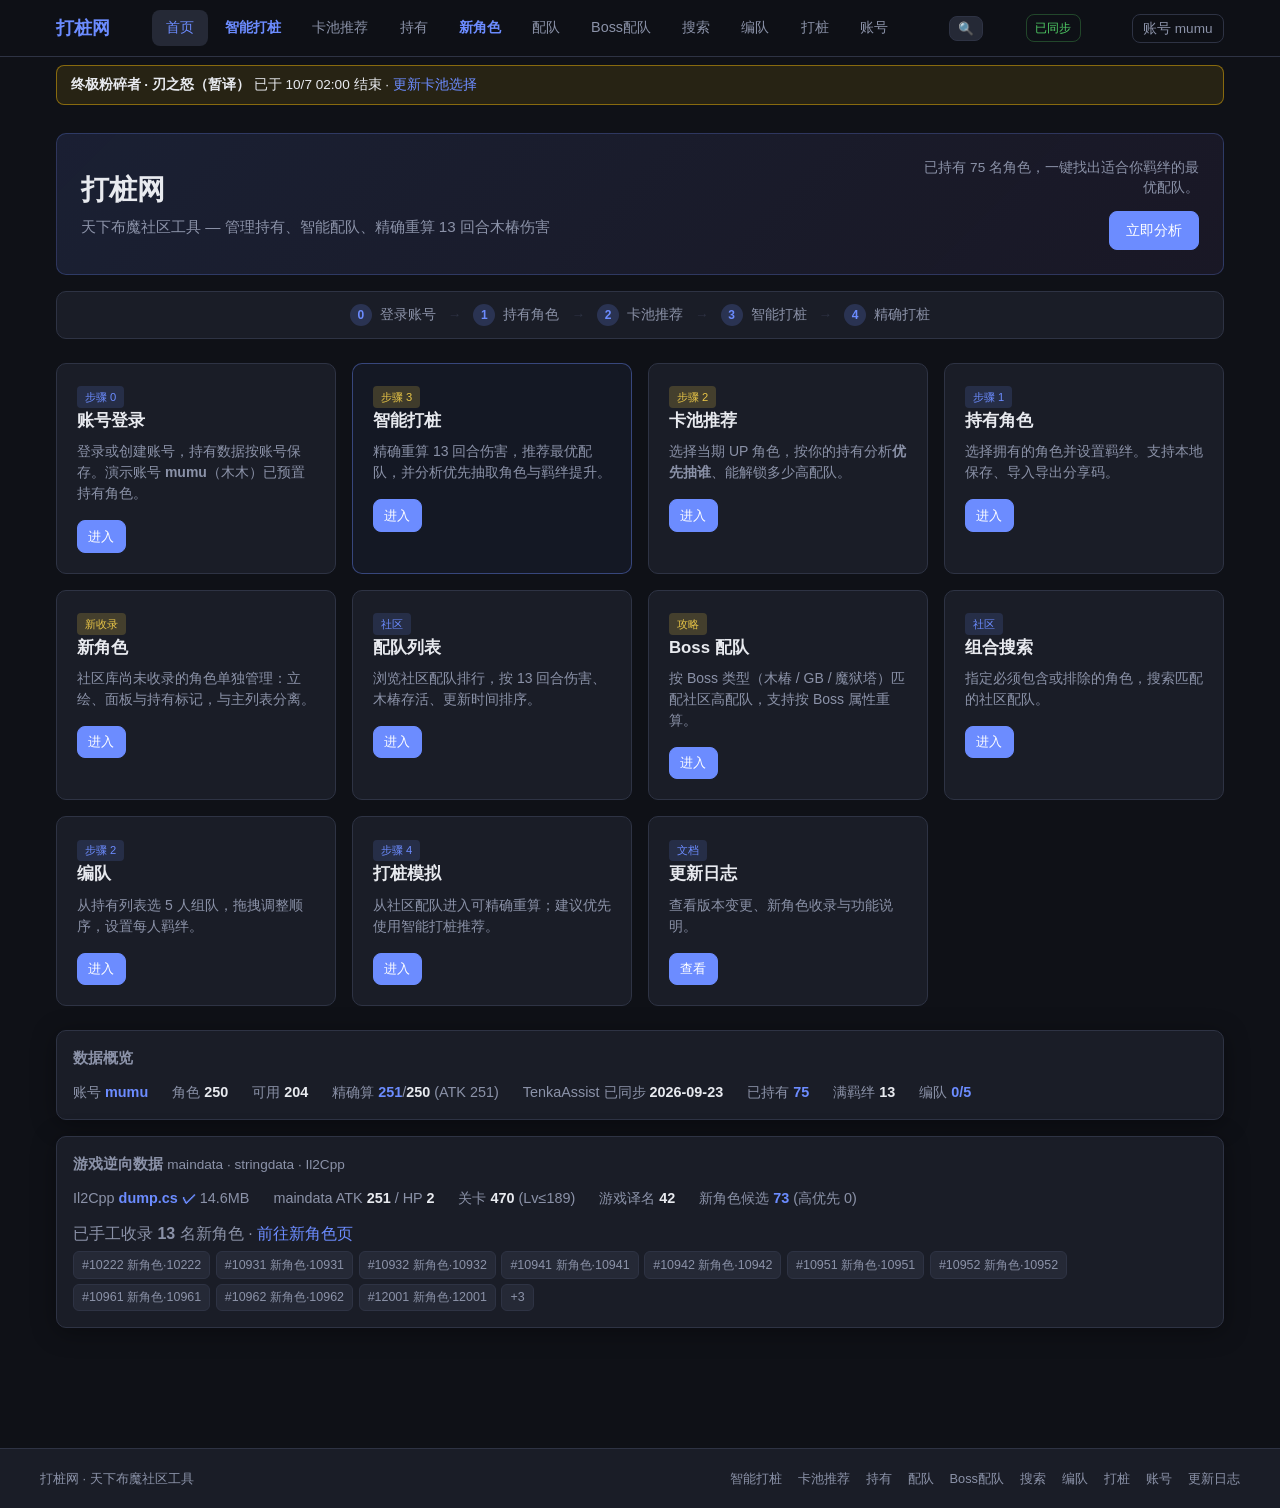
==== index.html @ 9263360f "feat: 打桩网静态站点,适配 GitHub Pages 部署" ====
<!DOCTYPE html>
<html lang="zh-CN">
<head>
  <meta charset="UTF-8">
  <meta name="viewport" content="width=device-width, initial-scale=1.0">
  <title>打桩网 - 天下布魔伤害模拟</title>
  <link rel="stylesheet" href="assets/css/common.css">
</head>
<body>
  <header id="site-header" class="site-header"></header>
  <main class="main-container">
    <section class="hero">
      <div class="hero-text">
        <h1 class="hero-title">打桩网</h1>
        <p class="hero-desc">天下布魔社区工具 — 管理持有、智能配队、精确重算 13 回合木椿伤害</p>
      </div>
      <div class="hero-action" id="quickAction">
        <div class="skeleton-line w80" style="height:1rem;margin-bottom:0.5rem"></div>
        <div class="skeleton-line w60" style="height:2rem"></div>
      </div>
    </section>

    <section class="workflow">
      <div class="workflow-step">
        <span class="workflow-num">0</span>
        <span>登录账号</span>
      </div>
      <span class="workflow-arrow">→</span>
      <div class="workflow-step">
        <span class="workflow-num">1</span>
        <span>持有角色</span>
      </div>
      <span class="workflow-arrow">→</span>
      <div class="workflow-step">
        <span class="workflow-num">2</span>
        <span>卡池推荐</span>
      </div>
      <span class="workflow-arrow">→</span>
      <div class="workflow-step">
        <span class="workflow-num">3</span>
        <span>智能打桩</span>
      </div>
      <span class="workflow-arrow">→</span>
      <div class="workflow-step">
        <span class="workflow-num">4</span>
        <span>精确打桩</span>
      </div>
    </section>

    <div class="feature-grid">
      <a href="login/index.html" class="feature-card">
        <span class="tag">步骤 0</span>
        <h3>账号登录</h3>
        <p>登录或创建账号，持有数据按账号保存。演示账号 <strong>mumu</strong>（木木）已预置持有角色。</p>
        <span class="btn btn-primary btn-sm">进入</span>
      </a>
      <a href="smart/index.html" class="feature-card feature-primary">
        <span class="tag tag-hot">步骤 3</span>
        <h3>智能打桩</h3>
        <p>精确重算 13 回合伤害，推荐最优配队，并分析优先抽取角色与羁绊提升。</p>
        <span class="btn btn-primary btn-sm">进入</span>
      </a>
      <a href="banner/index.html" class="feature-card">
        <span class="tag tag-hot">步骤 2</span>
        <h3>卡池推荐</h3>
        <p>选择当期 UP 角色，按你的持有分析<strong>优先抽谁</strong>、能解锁多少高配队。</p>
        <span class="btn btn-primary btn-sm">进入</span>
      </a>
      <a href="have/index.html" class="feature-card">
        <span class="tag">步骤 1</span>
        <h3>持有角色</h3>
        <p>选择拥有的角色并设置羁绊。支持本地保存、导入导出分享码。</p>
        <span class="btn btn-primary btn-sm">进入</span>
      </a>
      <a href="new/index.html" class="feature-card">
        <span class="tag tag-hot">新收录</span>
        <h3>新角色</h3>
        <p>社区库尚未收录的角色单独管理：立绘、面板与持有标记，与主列表分离。</p>
        <span class="btn btn-primary btn-sm">进入</span>
      </a>
      <a href="comps/index.html" class="feature-card">
        <span class="tag">社区</span>
        <h3>配队列表</h3>
        <p>浏览社区配队排行，按 13 回合伤害、木椿存活、更新时间排序。</p>
        <span class="btn btn-primary btn-sm">进入</span>
      </a>
      <a href="boss/index.html" class="feature-card">
        <span class="tag tag-hot">攻略</span>
        <h3>Boss 配队</h3>
        <p>按 Boss 类型（木椿 / GB / 魔狱塔）匹配社区高配队，支持按 Boss 属性重算。</p>
        <span class="btn btn-primary btn-sm">进入</span>
      </a>
      <a href="search/index.html" class="feature-card">
        <span class="tag">社区</span>
        <h3>组合搜索</h3>
        <p>指定必须包含或排除的角色，搜索匹配的社区配队。</p>
        <span class="btn btn-primary btn-sm">进入</span>
      </a>
      <a href="team/index.html" class="feature-card">
        <span class="tag">步骤 2</span>
        <h3>编队</h3>
        <p>从持有列表选 5 人组队，拖拽调整顺序，设置每人羁绊。</p>
        <span class="btn btn-primary btn-sm">进入</span>
      </a>
      <a href="calc/index.html" class="feature-card">
        <span class="tag">步骤 4</span>
        <h3>打桩模拟</h3>
        <p>从社区配队进入可精确重算；建议优先使用智能打桩推荐。</p>
        <span class="btn btn-primary btn-sm">进入</span>
      </a>
      <a href="changelog/index.html" class="feature-card">
        <span class="tag">文档</span>
        <h3>更新日志</h3>
        <p>查看版本变更、新角色收录与功能说明。</p>
        <span class="btn btn-primary btn-sm">查看</span>
      </a>
    </div>

    <div class="block" style="margin-top: 1.5rem;">
      <div class="block-title">数据概览</div>
      <div id="stats" class="stats-bar">加载中…</div>
    </div>

    <div class="block" style="margin-top: 1rem;">
      <div class="block-title">游戏逆向数据 <span class="stat-muted" style="font-weight:normal;font-size:0.85rem">maindata · stringdata · Il2Cpp</span></div>
      <div id="gameDataStats" class="stats-bar">加载中…</div>
      <div id="newCharPreview" class="new-char-preview" style="margin-top:0.75rem"></div>
    </div>
  </main>
  <script src="assets/js/accounts.js"></script>
  <script src="assets/js/common.js"></script>
  <script>
    renderHeader("home");
    loadCharacters()
      .then(async (data) => {
        if (typeof initAccounts === "function") await initAccounts();
        renderAccountBadge();
        const owned = getOwned();
        const team = getTeam();
        const user = typeof getCurrentUser === "function" ? getCurrentUser() : null;
        const okCount = data.data.filter((c) => c.ok).length;
        const bond5 = owned.filter((o) => o.bond >= 5).length;
        const md = maindataOverlay?.summary;
        const mdLine = md
          ? `<span>精确算 <strong class="stat-accent">${md.overlay_count}</strong>/<strong>${data.total}</strong> <span class="stat-muted" title="maindata 面板覆盖">(ATK ${md.atk_from_maindata})</span></span>`
          : "";

        document.getElementById("stats").innerHTML = `
          ${user ? `<span>账号 <strong class="stat-accent">${user}</strong></span>` : `<span class="stat-muted">未登录</span>`}
          <span>角色 <strong id="statCharTotal">${data.total}</strong></span>
          <span>可用 <strong id="statCharOk">${okCount}</strong></span>
          ${mdLine}
          <span id="syncStatLine" class="stat-muted">同步 …</span>
          <span>已持有 <strong class="stat-accent">${owned.length}</strong></span>
          <span>满羁绊 <strong>${bond5}</strong></span>
          <span>编队 <strong class="stat-accent">${team.filter(Boolean).length}/5</strong></span>`;

        function renderSyncStatLine(s) {
          const el = document.getElementById("syncStatLine");
          if (!el || !s) return;
          const t = s.characters_updated_at || s.compdata_updated_at || s.last_sync_at;
          const dateStr = t ? t.split("T")[0] : "";
          if (s.syncing) {
            el.innerHTML = `<span class="stat-muted">TenkaAssist 同步中…</span>`;
            return;
          }
          if (s.last_sync_ok === false) {
            const parts = [];
            if (s.characters_ok === false) parts.push("角色");
            if (s.compdata_ok === false) parts.push("配队");
            const hint = parts.length ? parts.join("、") + "未同步" : "部分未同步";
            el.innerHTML = dateStr
              ? `<span style="color:var(--warning)">${hint}</span> · ${dateStr}`
              : `<span style="color:var(--warning)">${hint}</span>`;
            return;
          }
          const fillLink = (typeof isLocalServer === "function" && isLocalServer())
            ? ` · <a href="#" onclick="runAutoFill();return false" style="font-size:0.85em">补全新角色</a>`
            : "";
          el.innerHTML = dateStr
            ? `TenkaAssist 已同步 <strong>${dateStr}</strong>${fillLink}`
            : `<span class="stat-muted">TenkaAssist 待同步</span>`;
        }

        async function runAutoFill() {
          if (typeof isLocalServer === "function" && !isLocalServer()) {
            alert("静态站点不支持自动补全，请在本地运行 python server.py 后操作");
            return;
          }
          if (!confirm("扫描游戏数据并自动补全 TenkaAssist 未收录的新角色？")) return;
          const el = document.getElementById("syncStatLine");
          if (el) el.innerHTML = `<span class="stat-muted">补全中…</span>`;
          try {
            const r = await fetch(`${getSiteBase()}/api/autofill/run`, { method: "POST" });
            const d = await r.json();
            const lines = (d.output || "").split("\n");
            const fillLine = lines.find((l) => l.startsWith("已追加"));
            alert(d.ok ? (fillLine || lines[lines.length - 1] || "完成") : (d.error || "失败"));
            location.reload();
          } catch (e) { alert("补全失败: " + e.message); }
        }

        fetch(`${getSiteBase()}/data/sync_meta.json`)
          .then((r) => (r.ok ? r.json() : null))
          .then((s) => { if (s && !("syncing" in s)) s.syncing = false; return s; })
          .then(renderSyncStatLine)
          .catch(() => {});

        document.addEventListener("dazhuang:data-synced", (ev) => {
          renderSyncStatLine(ev.detail);
          loadCharacters().then((d) => {
            const totalEl = document.getElementById("statCharTotal");
            const okEl = document.getElementById("statCharOk");
            if (totalEl) totalEl.textContent = d.total;
            if (okEl) okEl.textContent = d.data.filter((c) => c.ok).length;
          });
        });

        const action = getRecommendedAction();
        document.getElementById("quickAction").innerHTML = `
          <p class="quick-action-desc">${action.desc}</p>
          <a href="${action.href}" class="btn btn-primary">${action.btn}</a>`;

        Promise.all([
          loadGameDataStatus(),
          fetch(`${getSiteBase()}/data/new_character_candidates.json`).then((r) => (r.ok ? r.json() : null)),
        ])
          .then(([gds, newChars]) => {
            const el = document.getElementById("gameDataStats");
            if (!gds) {
              el.innerHTML = `<span class="stat-muted">运行 python scripts/export_game_data_to_site.py 生成游戏数据</span>`;
              return;
            }
            const il = gds.il2cpp_dump || {};
            const md = gds.maindata || {};
            const gn = gds.game_names || {};
            const nc = gds.new_characters || {};
            const st = gds.stages || {};
            const dumpMb = il.size_bytes ? (il.size_bytes / 1024 / 1024).toFixed(1) : "0";
            el.innerHTML = `
              <span>Il2Cpp <strong class="stat-accent">${il.ok ? "dump.cs ✓" : "待拉取"}</strong> <span class="stat-muted">${dumpMb}MB</span></span>
              <span>maindata ATK <strong>${md.atk_from_maindata || 0}</strong> / HP <strong>${md.hp_from_maindata || 0}</strong></span>
              <span>关卡 <strong>${st.parsed || 0}</strong> <span class="stat-muted">(Lv≤${st.battle_level_max || "?"})</span></span>
              <span>游戏译名 <strong>${gn.mapped || 0}</strong></span>
              <span>新角色候选 <strong class="stat-accent">${nc.candidates || 0}</strong> <span class="stat-muted">(高优先 ${nc.high_new_id || 0})</span></span>`;

            const preview = document.getElementById("newCharPreview");
            const manualList = getNewCharacters();
            if (manualList.length) {
              preview.innerHTML = `
                <div class="stat-muted" style="margin-bottom:0.35rem">已手工收录 <strong>${manualList.length}</strong> 名新角色 · <a href="new/index.html" style="color:var(--accent)">前往新角色页</a></div>
                <div class="new-char-chips">${manualList
                  .slice(0, 10)
                  .map((ch) => {
                    const n = charDisplayName(ch);
                    return `<a class="chip chip-muted" href="new/index.html" title="${escapeHtml(n)}">#${ch.id} ${escapeHtml(n)}</a>`;
                  })
                  .join("")}${manualList.length > 10 ? `<span class="chip chip-muted">+${manualList.length - 10}</span>` : ""}</div>`;
              return;
            }
            const list = (newChars?.missing || []).filter((x) =>
              ["high_new_id", "high"].includes(x.confidence)
            ).slice(0, 8);
            if (!list.length) {
              preview.innerHTML = "";
              return;
            }
            preview.innerHTML = `
              <div class="stat-muted" style="margin-bottom:0.35rem">catalog 有资源、社区库暂无 · <a href="new/index.html" style="color:var(--accent)">新角色页</a></div>
              <div class="new-char-chips">${list
                .map(
                  (x) =>
                    `<span class="chip chip-muted" title="${(x.sample_files || []).join(", ")}">#${x.char_id} · ${x.confidence}</span>`
                )
                .join("")}</div>`;
          })
          .catch(() => {
            document.getElementById("gameDataStats").innerHTML =
              `<span class="stat-muted">游戏数据状态加载失败</span>`;
          });
      })
      .catch(async (e) => {
        document.getElementById("stats").innerHTML =
          `<span class="stat-muted">数据加载失败：${formatErrorMessage(e)}</span>`;
        try {
          if (typeof initAccounts === "function") {
            await initAccounts();
            renderAccountBadge();
          }
        } catch { /* ignore */ }
        document.getElementById("quickAction").innerHTML = `
          <p class="quick-action-desc">角色数据暂不可用，可先登录并管理持有</p>
          <a href="login/index.html" class="btn btn-primary">登录账号</a>`;
        showToast("角色数据加载失败", "error");
      });
  </script>
</body>
</html>
---- assets/css/common.css ----
:root {
  --bg: #0f1117;
  --bg-card: #1a1d27;
  --bg-hover: #252936;
  --border: #2e3344;
  --text: #e8eaef;
  --text-muted: #8b92a8;
  --accent: #6c8cff;
  --accent-hover: #8aa4ff;
  --fire: #e85d4a;
  --water: #4a9fe8;
  --wind: #5cb87a;
  --light: #e8c547;
  --dark: #9b6bcc;
  --danger: #ff6b6b;
  --success: #51cf66;
  --radius: 10px;
  --shadow: 0 4px 24px rgba(0, 0, 0, 0.35);
}

* {
  box-sizing: border-box;
  margin: 0;
  padding: 0;
}

body {
  font-family: "Segoe UI", "PingFang SC", "Microsoft YaHei", sans-serif;
  background: var(--bg);
  color: var(--text);
  min-height: 100vh;
  line-height: 1.5;
  padding-bottom: env(safe-area-inset-bottom);
}

a {
  color: inherit;
  text-decoration: none;
}

/* Header */
.site-header {
  position: sticky;
  top: 0;
  z-index: 100;
  background: rgba(15, 17, 23, 0.92);
  backdrop-filter: blur(12px);
  border-bottom: 1px solid var(--border);
}

.header-inner {
  max-width: 1200px;
  margin: 0 auto;
  padding: 0 1rem;
  height: 56px;
  display: flex;
  align-items: center;
  justify-content: space-between;
  gap: 1rem;
}

.logo {
  font-size: 1.15rem;
  font-weight: 700;
  color: var(--accent);
  white-space: nowrap;
}

.nav-links {
  display: flex;
  gap: 0.25rem;
  flex-wrap: wrap;
}

.nav-links a {
  padding: 0.45rem 0.85rem;
  border-radius: 8px;
  font-size: 0.9rem;
  color: var(--text-muted);
  transition: background 0.15s, color 0.15s;
}

.nav-links a:hover,
.nav-links a.active {
  background: var(--bg-hover);
  color: var(--text);
}

.nav-links a.active {
  color: var(--accent);
}

.account-link {
  font-size: 0.85rem;
  color: var(--text-muted);
  padding: 0.35rem 0.65rem;
  border-radius: 8px;
  border: 1px solid var(--border);
  white-space: nowrap;
}

.account-link:hover {
  color: var(--accent);
  border-color: var(--accent);
}

.sync-badge {
  font-size: 0.75rem;
  color: var(--text-muted);
  padding: 0.3rem 0.55rem;
  border-radius: 8px;
  border: 1px solid var(--border);
  background: transparent;
  cursor: pointer;
  white-space: nowrap;
  margin-right: 0.5rem;
}

.sync-badge.sync-ok {
  color: var(--success);
  border-color: rgba(76, 175, 80, 0.35);
}

.sync-badge.sync-warn {
  color: var(--warning);
  border-color: rgba(255, 193, 7, 0.35);
}

.sync-badge:disabled {
  opacity: 0.6;
  cursor: wait;
}

.user-info-bar {
  margin: -0.25rem 0 1rem;
  color: var(--text-muted);
  font-size: 0.9rem;
}

.banner-selected-bar {
  display: flex;
  flex-wrap: wrap;
  gap: 0.5rem;
  min-height: 2.5rem;
}

.banner-summary {
  border: 1px solid rgba(99, 102, 241, 0.35);
  background: linear-gradient(135deg, rgba(99, 102, 241, 0.12), rgba(15, 23, 42, 0.4));
}

.banner-summary-inner {
  display: flex;
  align-items: center;
  gap: 1rem;
  flex-wrap: wrap;
}

.banner-summary-img {
  width: 72px;
  height: 72px;
  border-radius: 12px;
  object-fit: cover;
  border: 2px solid var(--accent);
}

.banner-summary-label {
  font-size: 0.75rem;
  color: var(--accent);
  text-transform: uppercase;
  letter-spacing: 0.05em;
}

.banner-summary-name {
  font-size: 1.35rem;
  font-weight: 700;
  margin: 0.15rem 0;
}

.banner-summary-desc {
  font-size: 0.88rem;
  color: var(--text-muted);
  margin: 0;
}

.banner-owned-row {
  display: flex;
  align-items: center;
  gap: 0.65rem;
  padding: 0.5rem 0;
  border-bottom: 1px solid var(--border);
}

.banner-owned-row img {
  width: 40px;
  height: 40px;
  border-radius: 8px;
}

.comp-card.banner-top-pick {
  border-color: rgba(99, 102, 241, 0.55);
  box-shadow: 0 0 0 1px rgba(99, 102, 241, 0.2);
}

.banner-pick-badge {
  display: block;
  font-size: 0.65rem;
  color: var(--accent);
  margin-bottom: 0.15rem;
}

.smart-tag.tag-warn {
  color: var(--warning);
  border-color: rgba(255, 193, 7, 0.35);
}

.banner-event-grid {
  display: grid;
  grid-template-columns: repeat(auto-fit, minmax(260px, 1fr));
  gap: 0.75rem;
}

.banner-event-card {
  border: 1px solid var(--border);
  border-radius: 10px;
  padding: 0.75rem;
  background: rgba(0, 0, 0, 0.15);
}

.banner-event-card.selected {
  border-color: rgba(99, 102, 241, 0.55);
  box-shadow: 0 0 0 1px rgba(99, 102, 241, 0.25);
}

.banner-event-card-head {
  display: flex;
  justify-content: space-between;
  align-items: center;
  margin-bottom: 0.5rem;
}

.banner-event-ups {
  display: flex;
  flex-direction: column;
  gap: 0.35rem;
}

.banner-event-up {
  display: flex;
  align-items: center;
  gap: 0.4rem;
  font-size: 0.82rem;
}

.banner-event-up img {
  width: 32px;
  height: 32px;
  border-radius: 6px;
}

.banner-event-up em {
  color: var(--text-muted);
  font-style: normal;
  font-size: 0.75rem;
}

.banner-section-desc {
  display: block;
  font-size: 0.72rem;
  font-weight: 400;
  color: var(--text-muted);
  margin-top: 0.15rem;
}

.banner-currency-section-crystal .banner-section-label {
  color: #c4a0ff;
}

.banner-currency-section-soul .banner-section-label {
  color: #8cb8ff;
}

.banner-tag-currency {
  display: inline-block;
  font-size: 0.65rem;
  font-weight: 600;
  padding: 0.1rem 0.35rem;
  border-radius: 4px;
  margin-right: 0.3rem;
  vertical-align: middle;
}

.banner-tag-crystal {
  background: rgba(180, 120, 255, 0.18);
  color: #c4a0ff;
}

.banner-tag-soul {
  background: rgba(100, 160, 255, 0.18);
  color: #8cb8ff;
}

.banner-card-cost {
  font-size: 0.72rem;
  color: var(--accent);
  margin: 0 0 0.35rem;
}

.banner-section-label {
  font-size: 0.8rem;
  font-weight: 600;
  color: var(--accent);
  margin-bottom: 0.45rem;
}

.banner-tag-rerun {
  display: inline-block;
  font-size: 0.65rem;
  padding: 0.1rem 0.35rem;
  margin-right: 0.35rem;
  border-radius: 4px;
  background: rgba(255, 193, 7, 0.15);
  color: var(--warning);
  vertical-align: middle;
}

.banner-event-rerun {
  border-color: rgba(255, 193, 7, 0.35);
}

.banner-card-note {
  font-size: 0.72rem;
  color: var(--text-muted);
  margin: 0.45rem 0 0;
  line-height: 1.45;
}

.banner-card-range {
  font-size: 0.72rem;
  color: var(--text-muted);
  margin: 0 0 0.35rem;
}

.banner-tag-step,
.banner-tag-wish,
.banner-tag-limited {
  display: inline-block;
  font-size: 0.65rem;
  font-weight: 600;
  padding: 0.1rem 0.35rem;
  border-radius: 4px;
  margin-right: 0.35rem;
  vertical-align: middle;
}

.banner-tag-limited {
  background: rgba(255, 120, 80, 0.18);
  color: #ff9a6a;
}

.banner-tag-step {
  background: rgba(120, 180, 255, 0.15);
  color: #8cb8ff;
}

.banner-tag-wish {
  background: rgba(180, 120, 255, 0.15);
  color: #c4a0ff;
}

.banner-section-block:last-child {
  margin-bottom: 0;
}

.banner-mechanics {
  margin-top: 0.75rem;
  padding: 0.65rem 0.75rem;
  border: 1px solid var(--border);
  border-radius: 10px;
  background: rgba(0, 0, 0, 0.12);
}

.banner-mechanics-head {
  display: flex;
  align-items: center;
  flex-wrap: wrap;
  gap: 0.4rem;
  margin-bottom: 0.5rem;
  font-size: 0.88rem;
}

.banner-mech-currency {
  font-size: 0.72rem;
  color: var(--text-muted);
  margin-left: auto;
}

.banner-mech-stat {
  font-size: 0.78rem;
  color: var(--text-muted);
}

.banner-mech-stat strong {
  color: var(--text);
}

.banner-mech-stat.highlight strong {
  color: var(--accent);
}

.banner-mech-stat em {
  display: block;
  font-size: 0.68rem;
  font-style: normal;
  color: var(--text-muted);
}

.banner-mech-note {
  font-size: 0.72rem;
  color: var(--text-muted);
  margin: 0.5rem 0 0;
  line-height: 1.45;
}

.banner-step-track {
  margin-top: 0.55rem;
  position: relative;
  padding-bottom: 1.25rem;
}

.banner-step-track-bar {
  height: 6px;
  border-radius: 3px;
  background: var(--border);
  overflow: hidden;
}

.banner-step-track-fill {
  height: 100%;
  background: linear-gradient(90deg, var(--accent), #8cb8ff);
  border-radius: 3px;
  transition: width 0.2s;
}

.banner-step-track-marks {
  position: relative;
  height: 0;
}

.banner-step-mark {
  position: absolute;
  top: 0.45rem;
  transform: translateX(-50%);
  font-size: 0.62rem;
  color: var(--text-muted);
  white-space: nowrap;
}

.banner-step-mark.done {
  color: var(--success);
  font-weight: 600;
}

.banner-mechanics-grid {
  display: flex;
  flex-wrap: wrap;
  gap: 0.75rem 1.25rem;
  font-size: 0.82rem;
}

.banner-compare-grid {
  display: grid;
  grid-template-columns: repeat(auto-fit, minmax(220px, 1fr));
  gap: 0.75rem;
  margin-top: 0.75rem;
}

.banner-compare-card {
  border: 1px solid var(--border);
  border-radius: 10px;
  padding: 0.75rem;
  font-size: 0.85rem;
}

.banner-compare-card.best {
  border-color: var(--accent);
  background: rgba(99, 102, 241, 0.1);
}

.banner-compare-rank {
  font-size: 0.72rem;
  color: var(--accent);
  margin-bottom: 0.25rem;
}

.banner-compare-card p {
  margin: 0.35rem 0;
  color: var(--text-muted);
}

/* Layout */
.main-container {
  max-width: 1200px;
  margin: 0 auto;
  padding: 1.25rem 1rem 3rem;
}

.page-title {
  font-size: 1.35rem;
  font-weight: 600;
  margin-bottom: 1rem;
}

.block {
  background: var(--bg-card);
  border: 1px solid var(--border);
  border-radius: var(--radius);
  padding: 1rem;
  margin-bottom: 1rem;
  box-shadow: var(--shadow);
}

.block-header {
  display: flex;
  align-items: center;
  justify-content: space-between;
  gap: 0.75rem;
  flex-wrap: wrap;
  margin-bottom: 0.75rem;
}

.block-title {
  font-size: 0.95rem;
  font-weight: 600;
  color: var(--text-muted);
}

/* Buttons */
.btn {
  display: inline-flex;
  align-items: center;
  gap: 0.35rem;
  padding: 0.5rem 1rem;
  border: 1px solid var(--border);
  border-radius: 8px;
  background: var(--bg-hover);
  color: var(--text);
  font-size: 0.875rem;
  cursor: pointer;
  transition: background 0.15s, border-color 0.15s;
}

.btn:hover {
  background: #2f3548;
  border-color: #3d4458;
}

.btn-primary {
  background: var(--accent);
  border-color: var(--accent);
  color: #fff;
}

.btn-primary:hover {
  background: var(--accent-hover);
  border-color: var(--accent-hover);
}

.btn-sm {
  padding: 0.35rem 0.65rem;
  font-size: 0.8rem;
}

.btn-group {
  display: flex;
  gap: 0.5rem;
  flex-wrap: wrap;
}

/* Filters */
.filter-row {
  display: flex;
  gap: 0.5rem;
  flex-wrap: wrap;
  align-items: center;
}

.filter-chip {
  display: inline-flex;
  align-items: center;
  gap: 0.25rem;
  padding: 0.35rem 0.75rem;
  border-radius: 999px;
  border: 1px solid var(--border);
  background: transparent;
  color: var(--text-muted);
  font-size: 0.82rem;
  cursor: pointer;
  transition: all 0.15s;
}

.filter-chip:hover {
  border-color: var(--accent);
  color: var(--text);
}

.filter-chip.active {
  background: rgba(108, 140, 255, 0.15);
  border-color: var(--accent);
  color: var(--accent);
}

.search-input {
  flex: 1;
  min-width: 160px;
  max-width: 280px;
  padding: 0.5rem 0.85rem;
  border: 1px solid var(--border);
  border-radius: 8px;
  background: var(--bg);
  color: var(--text);
  font-size: 0.875rem;
}

.search-input:focus {
  outline: none;
  border-color: var(--accent);
}

/* Character grid */
.char-grid {
  display: grid;
  grid-template-columns: repeat(auto-fill, minmax(72px, 1fr));
  gap: 0.5rem;
}

.char-card {
  position: relative;
  aspect-ratio: 1;
  border-radius: 8px;
  overflow: hidden;
  cursor: pointer;
  border: 2px solid transparent;
  background: var(--bg);
  transition: transform 0.12s, border-color 0.12s, box-shadow 0.12s;
}

.char-card:hover {
  transform: translateY(-2px);
  box-shadow: 0 4px 12px rgba(0, 0, 0, 0.4);
}

.char-card.selected {
  border-color: var(--accent);
  box-shadow: 0 0 0 2px rgba(108, 140, 255, 0.3);
}

.char-card img {
  width: 100%;
  height: 100%;
  object-fit: cover;
  display: block;
}

.char-card .char-name {
  position: absolute;
  bottom: 0;
  left: 0;
  right: 0;
  padding: 0.15rem 0.2rem;
  font-size: 0.62rem;
  text-align: center;
  background: linear-gradient(transparent, rgba(0, 0, 0, 0.85));
  white-space: nowrap;
  overflow: hidden;
  text-overflow: ellipsis;
}

.char-card .char-subtitle {
  display: block;
  font-size: 0.52rem;
  color: var(--text-muted);
  line-height: 1.1;
  margin-top: 0.05rem;
}

.char-card .char-panel-line {
  display: block;
  font-size: 0.5rem;
  color: var(--accent);
  opacity: 0.85;
  line-height: 1.1;
}

.new-char-chips {
  display: flex;
  flex-wrap: wrap;
  gap: 0.35rem;
}

.new-char-grid {
  display: grid;
  grid-template-columns: repeat(auto-fill, minmax(280px, 1fr));
  gap: 0.75rem;
  margin-top: 0.5rem;
}

.new-char-card {
  display: flex;
  align-items: flex-start;
  gap: 0.75rem;
  padding: 0.75rem;
  min-height: auto;
  text-align: left;
}

.new-char-card img {
  width: 72px;
  height: 72px;
  flex-shrink: 0;
  border-radius: 8px;
  object-fit: cover;
}

.new-char-body {
  flex: 1;
  min-width: 0;
  display: flex;
  flex-direction: column;
  gap: 0.25rem;
}

.new-char-body .char-name {
  font-size: 0.95rem;
  font-weight: 600;
  line-height: 1.2;
}

.new-char-id {
  font-size: 0.75rem;
  color: var(--text-muted);
}

.new-char-badges {
  display: flex;
  flex-wrap: wrap;
  gap: 0.25rem;
}

.new-char-badge {
  display: inline-block;
  padding: 0.1rem 0.4rem;
  border-radius: 4px;
  font-size: 0.65rem;
  background: rgba(99, 102, 241, 0.15);
  color: var(--accent);
  border: 1px solid rgba(99, 102, 241, 0.3);
}

.new-char-badge.warn {
  background: rgba(245, 158, 11, 0.12);
  color: var(--warning);
  border-color: rgba(245, 158, 11, 0.35);
}

.new-char-badge.event {
  background: rgba(56, 189, 248, 0.12);
  color: #38bdf8;
  border-color: rgba(56, 189, 248, 0.35);
}

.new-char-meta {
  margin: 0;
  font-size: 0.78rem;
  color: var(--text-muted);
  line-height: 1.35;
}

.new-char-body .char-panel-line {
  margin: 0;
  font-size: 0.75rem;
}

.chip.chip-muted {
  display: inline-block;
  padding: 0.2rem 0.5rem;
  border-radius: 6px;
  background: var(--bg-hover);
  border: 1px solid var(--border);
  font-size: 0.78rem;
  color: var(--text-muted);
  text-decoration: none;
}

a.chip.chip-muted:hover {
  border-color: var(--accent);
  color: var(--accent);
}

.char-card .bond-badge {
  position: absolute;
  top: 2px;
  right: 2px;
  min-width: 18px;
  height: 18px;
  padding: 0 4px;
  border-radius: 4px;
  background: var(--accent);
  color: #fff;
  font-size: 0.65rem;
  font-weight: 700;
  display: flex;
  align-items: center;
  justify-content: center;
}

.char-card .element-dot {
  position: absolute;
  top: 2px;
  left: 2px;
  width: 10px;
  height: 10px;
  border-radius: 50%;
  border: 1px solid rgba(255, 255, 255, 0.4);
}

.element-0 { background: var(--fire); }
.element-1 { background: var(--water); }
.element-2 { background: var(--wind); }
.element-3 { background: var(--light); }
.element-4 { background: var(--dark); }

/* Selected bar */
.selected-bar {
  display: flex;
  gap: 0.5rem;
  flex-wrap: wrap;
  min-height: 80px;
  padding: 0.5rem;
  background: var(--bg);
  border-radius: 8px;
  border: 1px dashed var(--border);
}

.selected-slot {
  width: 64px;
  text-align: center;
}

.selected-slot .char-card {
  width: 64px;
  height: 64px;
  margin: 0 auto;
}

.selected-slot .slot-label {
  font-size: 0.7rem;
  color: var(--text-muted);
  margin-top: 0.2rem;
}

.empty-hint {
  color: var(--text-muted);
  font-size: 0.875rem;
  padding: 1rem;
  text-align: center;
  width: 100%;
}

/* Team slots (5 person) */
.team-slots {
  display: flex;
  gap: 0.75rem;
  flex-wrap: wrap;
  justify-content: center;
  padding: 1rem 0;
}

.team-slot {
  width: 100px;
  text-align: center;
  cursor: grab;
}

.team-slot.dragging {
  opacity: 0.5;
}

.team-slot .slot-frame {
  width: 80px;
  height: 80px;
  margin: 0 auto;
  border-radius: 10px;
  border: 2px dashed var(--border);
  display: flex;
  align-items: center;
  justify-content: center;
  background: var(--bg);
  position: relative;
  overflow: hidden;
}

.team-slot.filled .slot-frame {
  border-style: solid;
  border-color: var(--accent);
}

.team-slot .slot-num {
  font-size: 0.75rem;
  color: var(--text-muted);
  margin-bottom: 0.25rem;
}

.bond-select {
  margin-top: 0.35rem;
  width: 100%;
  padding: 0.25rem;
  border-radius: 6px;
  border: 1px solid var(--border);
  background: var(--bg-card);
  color: var(--text);
  font-size: 0.8rem;
}

/* Simulator */
.sim-layout {
  display: grid;
  grid-template-columns: 1fr 280px;
  gap: 1rem;
}

@media (max-width: 900px) {
  .sim-layout {
    grid-template-columns: 1fr;
  }
}

.boss-bar-wrap {
  margin-bottom: 1rem;
}

.boss-bar-label {
  display: flex;
  justify-content: space-between;
  font-size: 0.85rem;
  margin-bottom: 0.35rem;
}

.boss-bar {
  height: 24px;
  background: var(--bg);
  border-radius: 6px;
  overflow: hidden;
  border: 1px solid var(--border);
}

.boss-bar-fill {
  height: 100%;
  background: linear-gradient(90deg, #c0392b, #e74c3c);
  transition: width 0.3s;
}

.turn-info {
  display: flex;
  gap: 1rem;
  flex-wrap: wrap;
  margin-bottom: 1rem;
}

.stat-box {
  flex: 1;
  min-width: 120px;
  padding: 0.75rem;
  background: var(--bg);
  border-radius: 8px;
  text-align: center;
}

.stat-box .stat-value {
  font-size: 1.25rem;
  font-weight: 700;
  color: var(--accent);
}

.stat-box .stat-label {
  font-size: 0.75rem;
  color: var(--text-muted);
}

.action-panel {
  display: flex;
  gap: 0.5rem;
  flex-wrap: wrap;
  margin-bottom: 1rem;
}

.action-btn {
  flex: 1;
  min-width: 80px;
  padding: 0.75rem;
  border-radius: 8px;
  border: 1px solid var(--border);
  background: var(--bg-hover);
  color: var(--text);
  font-size: 0.9rem;
  cursor: pointer;
  transition: all 0.15s;
}

.action-btn:hover:not(:disabled) {
  border-color: var(--accent);
  background: rgba(108, 140, 255, 0.1);
}

.action-btn:disabled {
  opacity: 0.4;
  cursor: not-allowed;
}

.action-btn.ult {
  border-color: #e8c547;
  color: #e8c547;
}

.log-panel {
  max-height: 320px;
  overflow-y: auto;
  font-size: 0.82rem;
  font-family: Consolas, monospace;
  background: var(--bg);
  border-radius: 8px;
  padding: 0.75rem;
  border: 1px solid var(--border);
}

.log-panel .log-entry {
  padding: 0.2rem 0;
  border-bottom: 1px solid rgba(255, 255, 255, 0.04);
  color: var(--text-muted);
}

.log-panel .log-damage {
  color: var(--success);
}

.char-status-list {
  display: flex;
  flex-direction: column;
  gap: 0.5rem;
}

.char-status {
  display: flex;
  align-items: center;
  gap: 0.5rem;
  padding: 0.5rem;
  background: var(--bg);
  border-radius: 8px;
  border: 1px solid var(--border);
}

.char-status.active {
  border-color: var(--accent);
  background: rgba(108, 140, 255, 0.08);
}

.char-status img {
  width: 40px;
  height: 40px;
  border-radius: 6px;
  object-fit: cover;
}

.char-status .cd-bar {
  flex: 1;
  height: 6px;
  background: var(--border);
  border-radius: 3px;
  overflow: hidden;
}

.char-status .cd-fill {
  height: 100%;
  background: var(--accent);
  transition: width 0.2s;
}

/* Home cards */
.feature-grid {
  display: grid;
  grid-template-columns: repeat(auto-fill, minmax(260px, 1fr));
  gap: 1rem;
  margin-top: 1.5rem;
}

.feature-card {
  padding: 1.25rem;
  background: var(--bg-card);
  border: 1px solid var(--border);
  border-radius: var(--radius);
  transition: border-color 0.15s, transform 0.15s;
}

.feature-card:hover {
  border-color: var(--accent);
  transform: translateY(-2px);
}

.feature-card h3 {
  font-size: 1.05rem;
  margin-bottom: 0.5rem;
}

.feature-card p {
  font-size: 0.875rem;
  color: var(--text-muted);
  margin-bottom: 1rem;
}

.tag {
  display: inline-block;
  padding: 0.15rem 0.5rem;
  border-radius: 4px;
  font-size: 0.7rem;
  background: rgba(108, 140, 255, 0.15);
  color: var(--accent);
  margin-right: 0.25rem;
}

/* Comp list cards */
.comp-list-header {
  display: flex;
  align-items: center;
  justify-content: space-between;
  gap: 0.75rem;
  flex-wrap: wrap;
  margin-bottom: 1rem;
}

.comp-count {
  font-size: 0.85rem;
  color: var(--text-muted);
}

.sort-select {
  padding: 0.45rem 0.75rem;
  border-radius: 8px;
  border: 1px solid var(--border);
  background: var(--bg-card);
  color: var(--text);
  font-size: 0.875rem;
}

.comp-card {
  display: flex;
  align-items: center;
  gap: 0.75rem;
  padding: 0.85rem 1rem;
  background: var(--bg-card);
  border: 1px solid var(--border);
  border-radius: var(--radius);
  margin-bottom: 0.5rem;
  cursor: pointer;
  transition: border-color 0.15s, background 0.15s;
}

.comp-card:hover {
  border-color: var(--accent);
  background: var(--bg-hover);
}

.comp-side {
  min-width: 72px;
  font-size: 0.8rem;
  color: var(--text-muted);
  text-align: center;
}

.comp-body {
  flex: 1;
  min-width: 0;
}

.comp-name {
  font-size: 0.9rem;
  font-weight: 600;
  margin-bottom: 0.5rem;
  white-space: nowrap;
  overflow: hidden;
  text-overflow: ellipsis;
}

.comp-deck {
  display: flex;
  gap: 0.35rem;
  flex-wrap: wrap;
}

.deck-char {
  position: relative;
  width: 52px;
  text-align: center;
}

.deck-char img {
  width: 52px;
  height: 52px;
  border-radius: 6px;
  object-fit: cover;
  border: 2px solid var(--border);
}

.deck-char-name {
  display: block;
  font-size: 0.6rem;
  color: var(--text-muted);
  margin-top: 0.15rem;
  white-space: nowrap;
  overflow: hidden;
  text-overflow: ellipsis;
}

.deck-char-editable {
  width: 56px;
}

.deck-bond-select {
  display: block;
  width: 100%;
  margin-top: 0.2rem;
  padding: 0.12rem 0;
  border-radius: 4px;
  border: 1px solid var(--border);
  background: var(--bg-card);
  color: var(--text);
  font-size: 0.58rem;
  text-align: center;
  cursor: pointer;
}

.deck-bond-select:hover,
.deck-bond-select:focus {
  border-color: var(--accent);
  outline: none;
}

.smart-editable-deck .deck-char img {
  width: 56px;
  height: 56px;
}

.smart-card-head .smart-editable-deck {
  pointer-events: auto;
}

/* TenkaAssist 风格紧凑多队对比 */
.smart-compact-panel {
  background: var(--bg-card);
  border: 1px solid var(--border);
  border-radius: 12px;
  overflow: hidden;
}

.smart-compact-header {
  display: flex;
  align-items: center;
  justify-content: space-between;
  gap: 0.75rem;
  flex-wrap: wrap;
  padding: 0.65rem 0.85rem;
  border-bottom: 1px solid var(--border);
  background: rgba(0, 0, 0, 0.15);
}

.smart-compact-header-left {
  display: flex;
  align-items: center;
  gap: 0.65rem;
  min-width: 0;
}

.smart-compact-page-badge {
  display: inline-flex;
  align-items: center;
  justify-content: center;
  min-width: 2rem;
  padding: 0.2rem 0.45rem;
  border-radius: 6px;
  background: rgba(108, 140, 255, 0.18);
  color: var(--accent);
  font-weight: 700;
  font-size: 0.9rem;
}

.smart-compact-range {
  font-size: 0.78rem;
  color: var(--text-muted);
}

.smart-compact-batch-total {
  color: var(--success);
  font-weight: 700;
}

.smart-compact-header-right {
  display: flex;
  align-items: center;
  gap: 0.5rem;
  flex-wrap: wrap;
}

.smart-compact-select-label {
  font-size: 0;
}

.smart-parallel-select {
  min-width: 5.5rem;
  padding: 0.35rem 0.55rem;
  font-size: 0.82rem;
}

.smart-compact-nav {
  display: flex;
  align-items: center;
  gap: 0.25rem;
}

.smart-compact-nav-text {
  font-size: 0.78rem;
  color: var(--text-muted);
  min-width: 3rem;
  text-align: center;
}

.smart-compact-rows {
  display: flex;
  flex-direction: column;
}

.smart-compact-row-wrap + .smart-compact-row-wrap {
  border-top: 1px solid var(--border);
}

.smart-compact-row {
  display: flex;
  align-items: center;
  gap: 0.75rem;
  padding: 0.65rem 0.85rem;
  cursor: pointer;
  transition: background 0.12s;
}

.smart-compact-row:hover {
  background: var(--bg-hover);
}

.smart-compact-row.expanded {
  background: rgba(108, 140, 255, 0.08);
}

.smart-compact-deck {
  flex: 1;
  min-width: 0;
  display: flex;
  gap: 0.25rem;
  flex-wrap: nowrap;
  overflow-x: auto;
  padding-bottom: 0.15rem;
}

.smart-compact-deck .deck-char {
  width: 46px;
  flex-shrink: 0;
}

.smart-compact-deck .deck-char img {
  width: 46px;
  height: 46px;
}

.smart-compact-deck .deck-char-editable {
  width: 48px;
}

.smart-compact-deck .deck-bond-select {
  font-size: 0.58rem;
  padding: 0.08rem 0;
}

.smart-compact-deck .deck-char-name {
  font-size: 0.58rem;
}

.smart-compact-deck .bond-badge {
  font-size: 0.58rem;
  padding: 0 0.2rem;
}

.smart-compact-dmg {
  flex-shrink: 0;
  text-align: right;
  min-width: 4.5rem;
}

.smart-compact-dmg-val {
  font-size: 1.15rem;
  font-weight: 700;
  color: var(--success);
  line-height: 1.1;
}

.smart-compact-dmg-unit {
  font-size: 0.72rem;
  font-weight: 600;
  margin-left: 0.1rem;
}

.smart-compact-dmg-sub {
  font-size: 0.62rem;
  color: var(--text-muted);
  margin-top: 0.15rem;
}

.smart-compact-name {
  font-size: 0.72rem;
  color: var(--text-muted);
  max-width: 9rem;
  overflow: hidden;
  text-overflow: ellipsis;
  white-space: nowrap;
  margin-top: 0.2rem;
  text-align: right;
}

.smart-compact-detail {
  display: none;
  padding: 0 0.85rem 0.85rem;
  border-top: 1px dashed var(--border);
  background: rgba(0, 0, 0, 0.12);
}

.smart-compact-detail.open {
  display: block;
}

.smart-compact-detail-head {
  display: flex;
  align-items: baseline;
  gap: 0.5rem;
  flex-wrap: wrap;
  padding-top: 0.65rem;
  margin-bottom: 0.35rem;
}

.smart-compact-detail-rank {
  font-size: 0.75rem;
  color: var(--accent);
  font-weight: 600;
}

.smart-compact-detail-name {
  font-size: 0.85rem;
  font-weight: 600;
}

.smart-compact-command {
  max-height: 180px;
}

@media (max-width: 640px) {
  .smart-compact-header {
    flex-direction: column;
    align-items: stretch;
  }

  .smart-compact-header-right {
    justify-content: space-between;
  }

  .smart-compact-dmg-val {
    font-size: 1rem;
  }
}

.smart-results-grid {
  display: grid;
  grid-template-columns: repeat(auto-fill, minmax(min(100%, 360px), 1fr));
  gap: 0.75rem;
}

.smart-results-grid .smart-card {
  margin-bottom: 0;
  height: 100%;
  cursor: default;
}

.smart-results-list .smart-card {
  margin-bottom: 0.5rem;
}

.view-mode-btn.active {
  border-color: var(--accent);
  color: var(--accent);
  background: rgba(108, 140, 255, 0.12);
}

.smart-card-grid .smart-card-head {
  cursor: default;
  flex-direction: column;
  align-items: stretch;
  gap: 0.5rem;
}

.smart-card-grid .smart-card-head:hover {
  background: transparent;
}

.smart-card-head-top {
  display: flex;
  align-items: center;
  justify-content: space-between;
  gap: 0.75rem;
  width: 100%;
}

.smart-card-grid .expand-icon {
  display: none;
}

.smart-card-grid .smart-card-body {
  display: block;
}

.smart-card-grid .command-panel {
  max-height: 220px;
}

.smart-card-grid .smart-stats {
  font-size: 0.78rem;
  gap: 0.65rem 1rem;
}

.metric-sub {
  font-size: 0.68rem;
  color: var(--text-muted);
  margin-top: 0.15rem;
}

.comp-list-header .comp-count {
  margin-left: auto;
}

.hp-badge {
  position: absolute;
  top: 2px;
  right: 2px;
  font-size: 0.55rem;
  background: rgba(0, 0, 0, 0.75);
  color: #ff6b8a;
  padding: 0 3px;
  border-radius: 3px;
}

.lib-badge {
  position: absolute;
  top: 2px;
  left: 14px;
  font-size: 0.55rem;
  background: #e8c547;
  color: #000;
  width: 12px;
  height: 12px;
  border-radius: 50%;
  display: flex;
  align-items: center;
  justify-content: center;
}

.comp-metric {
  min-width: 100px;
  text-align: right;
  font-size: 0.9rem;
}

.metric-dmg { color: var(--success); }
.metric-skull { color: var(--light); }

.load-trigger {
  height: 40px;
  text-align: center;
  color: var(--text-muted);
  font-size: 0.85rem;
  padding: 1rem;
}

.loading, .error-msg {
  text-align: center;
  padding: 2rem;
  color: var(--text-muted);
}

.error-msg { color: var(--danger); }

/* Search page */
.search-mode-bar {
  display: flex;
  gap: 0.5rem;
  margin-bottom: 0.75rem;
}

.mode-btn {
  padding: 0.4rem 0.85rem;
  border-radius: 8px;
  border: 1px solid var(--border);
  background: transparent;
  color: var(--text-muted);
  cursor: pointer;
  font-size: 0.85rem;
}

.mode-btn.active {
  background: rgba(108, 140, 255, 0.15);
  border-color: var(--accent);
  color: var(--accent);
}

.selected-tags {
  display: flex;
  gap: 0.35rem;
  flex-wrap: wrap;
  margin-top: 0.5rem;
}

.char-tag {
  display: inline-flex;
  align-items: center;
  gap: 0.25rem;
  padding: 0.2rem 0.5rem;
  border-radius: 6px;
  font-size: 0.78rem;
  background: var(--bg);
  border: 1px solid var(--border);
}

.char-tag.must { border-color: var(--accent); }
.char-tag.ban { border-color: var(--danger); color: var(--danger); }

.char-tag button {
  background: none;
  border: none;
  color: inherit;
  cursor: pointer;
  padding: 0;
  font-size: 0.9rem;
  line-height: 1;
}

.char-card.banned {
  opacity: 0.45;
  border-color: var(--danger);
}

.char-card .check-mark {
  position: absolute;
  top: 50%;
  left: 50%;
  transform: translate(-50%, -50%);
  font-size: 1.5rem;
  color: var(--accent);
  text-shadow: 0 0 4px #000;
  pointer-events: none;
}

.char-card .ban-mark {
  position: absolute;
  top: 50%;
  left: 50%;
  transform: translate(-50%, -50%);
  font-size: 1.5rem;
  color: var(--danger);
  pointer-events: none;
}

.smart-card {
  flex-direction: column;
  align-items: stretch;
  cursor: default;
  padding: 0;
  overflow: hidden;
}

.smart-card:hover {
  border-color: var(--accent);
}

.smart-card-head {
  display: flex;
  align-items: center;
  gap: 0.75rem;
  padding: 0.85rem 1rem;
  cursor: pointer;
}

.smart-card-head:hover {
  background: var(--bg-hover);
}

.smart-card-body {
  display: none;
  padding: 0 1rem 1rem;
  border-top: 1px solid var(--border);
}

.smart-card.expanded .smart-card-body {
  display: block;
}

.smart-card.expanded .expand-icon {
  transform: rotate(180deg);
}

.expand-icon {
  transition: transform 0.15s;
  color: var(--text-muted);
  font-size: 0.75rem;
}

.smart-stats {
  display: flex;
  gap: 1.25rem;
  flex-wrap: wrap;
  margin: 0.75rem 0;
  font-size: 0.82rem;
}

.smart-stats span {
  color: var(--text-muted);
}

.smart-stats strong {
  color: var(--text);
}

.command-panel {
  background: var(--bg);
  border: 1px solid var(--border);
  border-radius: 8px;
  padding: 0.75rem;
  max-height: 320px;
  overflow-y: auto;
  font-size: 0.82rem;
  line-height: 1.7;
}

.command-turn {
  padding: 0.25rem 0;
  border-bottom: 1px solid rgba(255, 255, 255, 0.04);
}

.command-turn:last-child {
  border-bottom: none;
}

.cmd-turn-num {
  display: inline-block;
  min-width: 3.2rem;
  color: var(--accent);
  font-weight: 600;
  margin-right: 0.35rem;
}

.cmd-step {
  display: inline;
}

.cmd-slot {
  display: inline-block;
  min-width: 1rem;
  text-align: center;
  background: var(--bg-hover);
  border-radius: 3px;
  font-size: 0.7rem;
  margin-right: 0.15rem;
  padding: 0 0.2rem;
  color: var(--text-muted);
}

.cmd-act {
  font-weight: 600;
  margin-left: 0.1rem;
}

.cmd-step.act-normal .cmd-act { color: #e8eaef; }
.cmd-step.act-ult .cmd-act { color: #e8c547; }
.cmd-step.act-def .cmd-act { color: #6c8cff; }

.cmd-sep {
  color: var(--text-muted);
  margin: 0 0.15rem;
}

.command-preview-text {
  font-size: 0.78rem;
  color: var(--text-muted);
  line-height: 1.5;
  white-space: pre-line;
  margin-top: 0.35rem;
}

.slot-num-badge {
  position: absolute;
  top: 2px;
  left: 2px;
  z-index: 2;
  min-width: 14px;
  height: 14px;
  background: rgba(0, 0, 0, 0.8);
  color: #fff;
  font-size: 0.6rem;
  font-weight: 700;
  border-radius: 3px;
  display: flex;
  align-items: center;
  justify-content: center;
  padding: 0 2px;
}

.slot-char {
  position: relative;
}

.smart-actions {
  display: flex;
  gap: 0.5rem;
  flex-wrap: wrap;
  margin-top: 0.75rem;
}

.must-include-bar {
  display: flex;
  flex-wrap: wrap;
  gap: 0.4rem;
}

.must-chip {
  display: inline-flex;
  align-items: center;
  gap: 0.35rem;
  padding: 0.25rem 0.55rem 0.25rem 0.25rem;
  border-radius: 999px;
  border: 1px solid var(--border);
  background: var(--bg);
  color: var(--text-muted);
  font-size: 0.78rem;
  cursor: pointer;
  transition: border-color 0.15s, background 0.15s;
}

.must-chip img {
  width: 24px;
  height: 24px;
  border-radius: 50%;
  object-fit: cover;
}

.must-chip span {
  max-width: 56px;
  overflow: hidden;
  text-overflow: ellipsis;
  white-space: nowrap;
}

.must-chip:hover {
  border-color: var(--accent);
}

.must-chip.active {
  border-color: var(--accent);
  background: rgba(108, 140, 255, 0.15);
  color: var(--text);
}

.smart-tags {
  display: flex;
  flex-wrap: wrap;
  gap: 0.35rem;
  margin-top: 0.35rem;
}

.smart-tag {
  font-size: 0.68rem;
  padding: 0.1rem 0.4rem;
  border-radius: 4px;
  background: var(--bg-hover);
  color: var(--text-muted);
}

.insight-panel {
  background: rgba(108, 140, 255, 0.08);
  border-color: rgba(108, 140, 255, 0.25);
}

.insight-grid {
  display: flex;
  gap: 2rem;
  flex-wrap: wrap;
  margin-top: 0.5rem;
}

.insight-item {
  text-align: center;
}

.insight-val {
  display: block;
  font-size: 1.35rem;
  font-weight: 700;
  color: var(--accent);
}

.insight-lbl {
  font-size: 0.75rem;
  color: var(--text-muted);
}

.insight-note {
  margin-top: 0.75rem;
  font-size: 0.82rem;
  color: #e8c547;
}

.near-miss-card {
  margin-bottom: 0.5rem;
}

.advice-tabs {
  display: flex;
  gap: 0.35rem;
  margin-top: 0.25rem;
}

.advice-tab {
  padding: 0.35rem 0.85rem;
  border-radius: 999px;
  border: 1px solid var(--border);
  background: var(--bg);
  color: var(--text-muted);
  font-size: 0.82rem;
  cursor: pointer;
}

.advice-tab.active {
  border-color: var(--accent);
  color: var(--accent);
  background: rgba(99, 102, 241, 0.12);
}

.advice-block {
  margin-top: 1.5rem;
  border-top: 1px solid var(--border);
  padding-top: 1.25rem;
}

.advice-block + .advice-block {
  margin-top: 1rem;
  padding-top: 1rem;
  border-top: 1px dashed var(--border);
}

.bond-upgrade-card {
  border-color: rgba(81, 207, 102, 0.25);
}

.bond-upgrade-img {
  border-color: var(--success);
}

.pull-card {
  cursor: default;
  align-items: flex-start;
}

.pull-card:hover {
  border-color: var(--accent);
}

.pull-compact-panel {
  margin-bottom: 0.5rem;
}

.pull-compact-row {
  flex-wrap: wrap;
}

.pull-compact-pull-tag {
  flex-shrink: 0;
  display: flex;
  flex-direction: column;
  align-items: center;
  gap: 0.2rem;
  width: 52px;
  font-size: 0.62rem;
  color: var(--accent);
  font-weight: 600;
  text-align: center;
  line-height: 1.2;
}

.pull-compact-pull-tag img {
  width: 40px;
  height: 40px;
  border-radius: 8px;
  border: 2px solid var(--accent);
  box-shadow: 0 0 0 2px rgba(108, 140, 255, 0.25);
}

.deck-char-pull-missing {
  opacity: 0.85;
  border: 2px dashed var(--accent) !important;
  border-radius: 8px;
  background: rgba(108, 140, 255, 0.08);
}

.deck-char-pull-missing img {
  filter: saturate(0.65);
}

.pull-missing-badge {
  position: absolute;
  top: 2px;
  left: 2px;
  z-index: 2;
  font-size: 0.52rem;
  padding: 0.05rem 0.25rem;
  border-radius: 4px;
  background: var(--accent);
  color: #fff;
  font-weight: 700;
  line-height: 1.2;
}

.pull-char-col {
  display: flex;
  flex-direction: column;
  align-items: center;
  min-width: 72px;
  text-align: center;
}

.pull-char-img {
  width: 64px;
  height: 64px;
  border-radius: 10px;
  object-fit: cover;
  border: 2px solid var(--accent);
}

.pull-char-name {
  font-size: 0.78rem;
  font-weight: 600;
  margin-top: 0.35rem;
  max-width: 72px;
  word-break: break-all;
}

.missing-char .missing-placeholder {
  width: 48px;
  height: 48px;
  border-radius: 8px;
  background: var(--bg-hover);
  border: 2px dashed var(--border);
  display: flex;
  align-items: center;
  justify-content: center;
  font-size: 1.2rem;
  color: var(--text-muted);
  margin: 0 auto;
}

.notice {
  padding: 0.75rem 1rem;
  border-radius: 8px;
  background: rgba(232, 197, 71, 0.1);
  border: 1px solid rgba(232, 197, 71, 0.3);
  color: #e8c547;
  font-size: 0.85rem;
  margin-bottom: 1rem;
}

/* ── UX: Hero / 工作流 / 统计 ── */
.hero {
  display: flex;
  align-items: center;
  justify-content: space-between;
  gap: 1.5rem;
  flex-wrap: wrap;
  padding: 1.5rem;
  margin-bottom: 1rem;
  background: linear-gradient(135deg, rgba(108, 140, 255, 0.12), rgba(155, 107, 204, 0.08));
  border: 1px solid rgba(108, 140, 255, 0.25);
  border-radius: var(--radius);
}

.hero-title {
  font-size: 1.75rem;
  font-weight: 700;
  margin-bottom: 0.35rem;
}

.hero-desc {
  color: var(--text-muted);
  font-size: 0.95rem;
  max-width: 520px;
}

.hero-action {
  text-align: right;
  min-width: 200px;
}

.quick-action-desc {
  font-size: 0.85rem;
  color: var(--text-muted);
  margin-bottom: 0.75rem;
  max-width: 280px;
  margin-left: auto;
}

.workflow {
  display: flex;
  align-items: center;
  justify-content: center;
  gap: 0.75rem;
  flex-wrap: wrap;
  margin-bottom: 1.25rem;
  padding: 0.75rem;
  background: var(--bg-card);
  border: 1px solid var(--border);
  border-radius: var(--radius);
}

.workflow-step {
  display: flex;
  align-items: center;
  gap: 0.5rem;
  font-size: 0.85rem;
  color: var(--text-muted);
}

.workflow-num {
  width: 22px;
  height: 22px;
  border-radius: 50%;
  background: rgba(108, 140, 255, 0.2);
  color: var(--accent);
  font-size: 0.75rem;
  font-weight: 700;
  display: flex;
  align-items: center;
  justify-content: center;
}

.workflow-arrow {
  color: var(--border);
  font-size: 0.85rem;
}

.stats-bar {
  display: flex;
  flex-wrap: wrap;
  gap: 1rem 1.5rem;
  margin-top: 0.75rem;
  font-size: 0.9rem;
  color: var(--text-muted);
}

.stats-bar strong { color: var(--text); }
.stat-accent { color: var(--accent) !important; }
.stat-muted { color: var(--text-muted); }

.feature-primary {
  border-color: rgba(108, 140, 255, 0.4);
  background: rgba(108, 140, 255, 0.06);
}

.tag-hot {
  background: rgba(232, 197, 71, 0.2);
  color: #e8c547;
}

/* ── 移动端导航 ── */
.nav-toggle {
  display: none;
  align-items: center;
  justify-content: center;
  width: 36px;
  height: 36px;
  border: 1px solid var(--border);
  border-radius: 8px;
  background: var(--bg-hover);
  color: var(--text);
  font-size: 1.1rem;
  cursor: pointer;
}

.nav-highlight {
  color: var(--accent) !important;
  font-weight: 600;
}

.header-inner {
  position: relative;
}

@media (max-width: 860px) {
  .nav-toggle { display: flex; }
  .sync-badge {
    font-size: 0.68rem;
    padding: 0.2rem 0.4rem;
    max-width: 6.5rem;
    overflow: hidden;
    text-overflow: ellipsis;
  }
  .account-link { font-size: 0.8rem; padding: 0.25rem 0.45rem; }
  .nav-links {
    display: none;
    position: absolute;
    top: 100%;
    left: 0;
    right: 0;
    flex-direction: column;
    background: var(--bg-card);
    border: 1px solid var(--border);
    border-radius: 0 0 var(--radius) var(--radius);
    padding: 0.5rem;
    box-shadow: var(--shadow);
  }
  .nav-links.open { display: flex; }
  .nav-links a { padding: 0.65rem 1rem; }
  .hero-action { text-align: left; width: 100%; }
  .quick-action-desc { margin-left: 0; }
}

/* ── Toast ── */
.toast-container {
  position: fixed;
  bottom: 1.25rem;
  right: 1.25rem;
  z-index: 10000;
  display: flex;
  flex-direction: column;
  gap: 0.5rem;
  pointer-events: none;
}

.toast {
  padding: 0.65rem 1rem;
  border-radius: 8px;
  background: var(--bg-card);
  border: 1px solid var(--border);
  color: var(--text);
  font-size: 0.875rem;
  box-shadow: var(--shadow);
  opacity: 0;
  transform: translateY(8px);
  transition: opacity 0.3s, transform 0.3s;
  max-width: 320px;
}

.toast.show {
  opacity: 1;
  transform: translateY(0);
}

.toast-success { border-color: var(--success); color: var(--success); }
.toast-error { border-color: var(--danger); color: var(--danger); }
.toast-info { border-color: var(--accent); }

/* ── 弹窗 ── */
.modal-overlay {
  position: fixed;
  inset: 0;
  z-index: 9999;
  background: rgba(0, 0, 0, 0.6);
  display: flex;
  align-items: center;
  justify-content: center;
  padding: 1rem;
}

.modal-box {
  background: var(--bg-card);
  border: 1px solid var(--border);
  border-radius: var(--radius);
  padding: 1.25rem;
  max-width: 420px;
  width: 100%;
  box-shadow: var(--shadow);
}

.modal-title {
  font-size: 1rem;
  font-weight: 600;
  margin-bottom: 0.75rem;
}

.modal-body {
  font-size: 0.9rem;
  color: var(--text-muted);
  margin-bottom: 1rem;
  line-height: 1.6;
}

.modal-input {
  width: 100%;
  padding: 0.65rem;
  border: 1px solid var(--border);
  border-radius: 8px;
  background: var(--bg);
  color: var(--text);
  font-size: 0.85rem;
  resize: vertical;
  font-family: inherit;
}

.modal-actions {
  display: flex;
  justify-content: flex-end;
  gap: 0.5rem;
}

/* ── 页脚 / 回到顶部 ── */
.site-footer {
  border-top: 1px solid var(--border);
  margin-top: 2rem;
  padding: 1.25rem 1rem;
  background: var(--bg-card);
}

.footer-inner {
  max-width: 1200px;
  margin: 0 auto;
  display: flex;
  justify-content: space-between;
  align-items: center;
  flex-wrap: wrap;
  gap: 0.75rem;
  font-size: 0.8rem;
  color: var(--text-muted);
}

.footer-links {
  display: flex;
  gap: 1rem;
}

.footer-links a:hover { color: var(--accent); }

.back-top {
  position: fixed;
  bottom: 1.25rem;
  left: 1.25rem;
  z-index: 999;
  width: 40px;
  height: 40px;
  border-radius: 50%;
  border: 1px solid var(--border);
  background: var(--bg-card);
  color: var(--text);
  font-size: 1.1rem;
  cursor: pointer;
  opacity: 0;
  pointer-events: none;
  transition: opacity 0.2s, background 0.15s;
  box-shadow: var(--shadow);
}

.back-top.visible {
  opacity: 1;
  pointer-events: auto;
}

.back-top:hover {
  background: var(--accent);
  border-color: var(--accent);
  color: #fff;
}

/* ── 空状态 / 骨架屏 ── */
.empty-state {
  text-align: center;
  padding: 2.5rem 1rem;
}

.empty-state-icon {
  font-size: 2.5rem;
  margin-bottom: 0.75rem;
}

.empty-state-title {
  font-size: 1rem;
  font-weight: 600;
  margin-bottom: 0.35rem;
}

.empty-state-desc {
  font-size: 0.85rem;
  color: var(--text-muted);
  max-width: 360px;
  margin: 0 auto;
}

.skeleton-card {
  padding: 1rem;
  background: var(--bg-card);
  border: 1px solid var(--border);
  border-radius: var(--radius);
  margin-bottom: 0.5rem;
}

.skeleton-line {
  height: 0.85rem;
  background: linear-gradient(90deg, var(--bg-hover) 25%, var(--border) 50%, var(--bg-hover) 75%);
  background-size: 200% 100%;
  animation: shimmer 1.2s infinite;
  border-radius: 4px;
  margin-bottom: 0.5rem;
}

.skeleton-line.w60 { width: 60%; }
.skeleton-line.w80 { width: 80%; }
.skeleton-line.w90 { width: 90%; }

.skeleton-deck {
  display: flex;
  gap: 0.35rem;
  margin-top: 0.75rem;
}

.skeleton-avatar {
  width: 52px;
  height: 52px;
  border-radius: 6px;
  background: linear-gradient(90deg, var(--bg-hover) 25%, var(--border) 50%, var(--bg-hover) 75%);
  background-size: 200% 100%;
  animation: shimmer 1.2s infinite;
}

@keyframes shimmer {
  0% { background-position: 200% 0; }
  100% { background-position: -200% 0; }
}

.btn:disabled {
  opacity: 0.55;
  cursor: not-allowed;
}

.main-container {
  animation: fadeIn 0.25s ease;
  padding-bottom: 4.5rem;
}

.smart-results-compact {
  display: flex;
  flex-direction: column;
  gap: 0.5rem;
}

@keyframes fadeIn {
  from { opacity: 0; transform: translateY(4px); }
  to { opacity: 1; transform: none; }
}

button:focus-visible,
a:focus-visible,
input:focus-visible,
select:focus-visible {
  outline: 2px solid var(--accent);
  outline-offset: 2px;
}

.notice-warn {
  border-color: rgba(255, 193, 7, 0.45);
  background: rgba(255, 193, 7, 0.08);
}

.char-card.char-unavailable {
  opacity: 0.55;
  filter: grayscale(0.35);
}

.char-unavail {
  position: absolute;
  top: 4px;
  right: 4px;
  font-size: 0.62rem;
  padding: 0.1rem 0.25rem;
  border-radius: 4px;
  background: rgba(0, 0, 0, 0.55);
  color: var(--warning);
  z-index: 1;
}

.skeleton-deck {
  display: flex;
  gap: 0.5rem;
  flex-wrap: wrap;
}

.site-alerts-wrap {
  max-width: 1200px;
  margin: 0 auto;
  padding: 0 1rem;
}

.site-alert {
  padding: 0.55rem 0.85rem;
  border-radius: 8px;
  font-size: 0.85rem;
  margin: 0.5rem 0;
  border: 1px solid var(--border);
}

.site-alert a { color: var(--accent); }

.site-alert-warn {
  border-color: rgba(255, 193, 7, 0.45);
  background: rgba(255, 193, 7, 0.1);
}

.site-alert-urgent {
  border-color: rgba(239, 68, 68, 0.45);
  background: rgba(239, 68, 68, 0.1);
}

.site-alert-info {
  border-color: rgba(99, 102, 241, 0.35);
  background: rgba(99, 102, 241, 0.08);
}

.header-search-btn {
  margin-left: 0.35rem;
  padding: 0.25rem 0.5rem;
}

.global-search-results {
  max-height: 360px;
  overflow-y: auto;
}

.global-search-row {
  display: flex;
  align-items: center;
  gap: 0.65rem;
  padding: 0.45rem 0;
  border-bottom: 1px solid var(--border);
}

.global-search-row img {
  width: 40px;
  height: 40px;
  border-radius: 6px;
}

.global-search-main { flex: 1; min-width: 0; }

.global-search-reason {
  font-size: 0.72rem;
  color: var(--warning);
  margin-top: 0.15rem;
}

.global-search-actions {
  display: flex;
  gap: 0.35rem;
  flex-shrink: 0;
}

.pinned-teams-grid {
  display: grid;
  grid-template-columns: repeat(auto-fit, minmax(200px, 1fr));
  gap: 0.75rem;
  margin-top: 0.5rem;
}

.pinned-team-card {
  border: 1px solid var(--border);
  border-radius: 10px;
  padding: 0.65rem;
}

.pinned-team-head {
  display: flex;
  align-items: baseline;
  justify-content: space-between;
  gap: 0.35rem;
  font-size: 0.82rem;
  margin-bottom: 0.2rem;
}

.pinned-team-dmg {
  color: var(--accent);
  font-weight: 700;
  font-size: 0.9rem;
  white-space: nowrap;
}

.pinned-team-meta {
  font-size: 0.72rem;
  color: var(--text-muted);
  margin-bottom: 0.35rem;
}

.pinned-team-actions {
  display: flex;
  gap: 0.35rem;
  flex-wrap: wrap;
}

.pinned-team-chars {
  display: flex;
  gap: 0.25rem;
  flex-wrap: wrap;
  margin-bottom: 0.5rem;
}

.pinned-char {
  width: 36px;
  height: 36px;
  border-radius: 6px;
}

.comp-compare-table {
  width: 100%;
  border-collapse: collapse;
  font-size: 0.82rem;
}

.comp-compare-table th,
.comp-compare-table td {
  border: 1px solid var(--border);
  padding: 0.4rem 0.55rem;
  text-align: left;
}

.bond-compare-row {
  display: grid;
  grid-template-columns: repeat(auto-fit, minmax(240px, 1fr));
  gap: 0.75rem;
}

.bond-compare-card {
  border: 1px solid var(--border);
  border-radius: 10px;
  padding: 0.65rem;
}

.bond-compare-max {
  border-color: rgba(99, 102, 241, 0.35);
}

.bond-compare-label {
  font-size: 0.78rem;
  color: var(--text-muted);
}

.bond-compare-dmg {
  font-size: 1.1rem;
  font-weight: 700;
  color: var(--accent);
  margin: 0.25rem 0 0.5rem;
}

.similar-comp-row {
  display: flex;
  justify-content: space-between;
  padding: 0.45rem 0;
  border-bottom: 1px solid var(--border);
  color: inherit;
  text-decoration: none;
}

.similar-comp-row:hover {
  color: var(--accent);
}

.changelog-list {
  margin: 0.5rem 0 0 1.1rem;
  padding: 0;
  font-size: 0.88rem;
  color: var(--text-muted);
}

.changelog-list li { margin: 0.35rem 0; }

.comp-filter-block {
  margin-bottom: 1rem;
}

.comp-filter-row {
  margin-top: 0.45rem;
  align-items: center;
}

.comp-filter-label {
  font-size: 0.78rem;
  color: var(--text-muted);
  min-width: 2.5rem;
  flex-shrink: 0;
}

.comp-filter-row .filter-chip.element-chip-0.active { border-color: #ef4444; }
.comp-filter-row .filter-chip.element-chip-1.active { border-color: #3b82f6; }
.comp-filter-row .filter-chip.element-chip-2.active { border-color: #22c55e; }
.comp-filter-row .filter-chip.element-chip-3.active { border-color: #eab308; }
.comp-filter-row .filter-chip.element-chip-4.active { border-color: #a855f7; }

.boss-layout {
  display: grid;
  grid-template-columns: minmax(200px, 260px) 1fr;
  gap: 1rem;
  align-items: start;
}

@media (max-width: 860px) {
  .boss-layout {
    grid-template-columns: 1fr;
  }
}

.boss-sidebar {
  position: sticky;
  top: 0.75rem;
  max-height: calc(100vh - 2rem);
  overflow-y: auto;
}

.boss-nav-group {
  margin-bottom: 0.65rem;
}

.boss-nav-cat {
  font-size: 0.72rem;
  color: var(--text-muted);
  margin-bottom: 0.25rem;
  text-transform: uppercase;
  letter-spacing: 0.04em;
}

.boss-nav-item {
  display: block;
  width: 100%;
  text-align: left;
  padding: 0.4rem 0.55rem;
  margin-bottom: 0.2rem;
  border: 1px solid transparent;
  border-radius: 8px;
  background: transparent;
  color: var(--text);
  font-size: 0.85rem;
  cursor: pointer;
}

.boss-nav-item:hover {
  background: rgba(99, 102, 241, 0.08);
}

.boss-nav-item.active {
  border-color: var(--accent);
  background: rgba(99, 102, 241, 0.12);
  color: var(--accent);
}

.boss-quick-row {
  display: flex;
  flex-wrap: wrap;
  gap: 0.35rem;
  margin-bottom: 0.75rem;
}

@media (prefers-reduced-motion: reduce) {
  .main-container,
  .toast,
  .back-top,
  .boss-bar-fill,
  .char-card,
  .feature-card {
    animation: none !important;
    transition: none !important;
  }
}
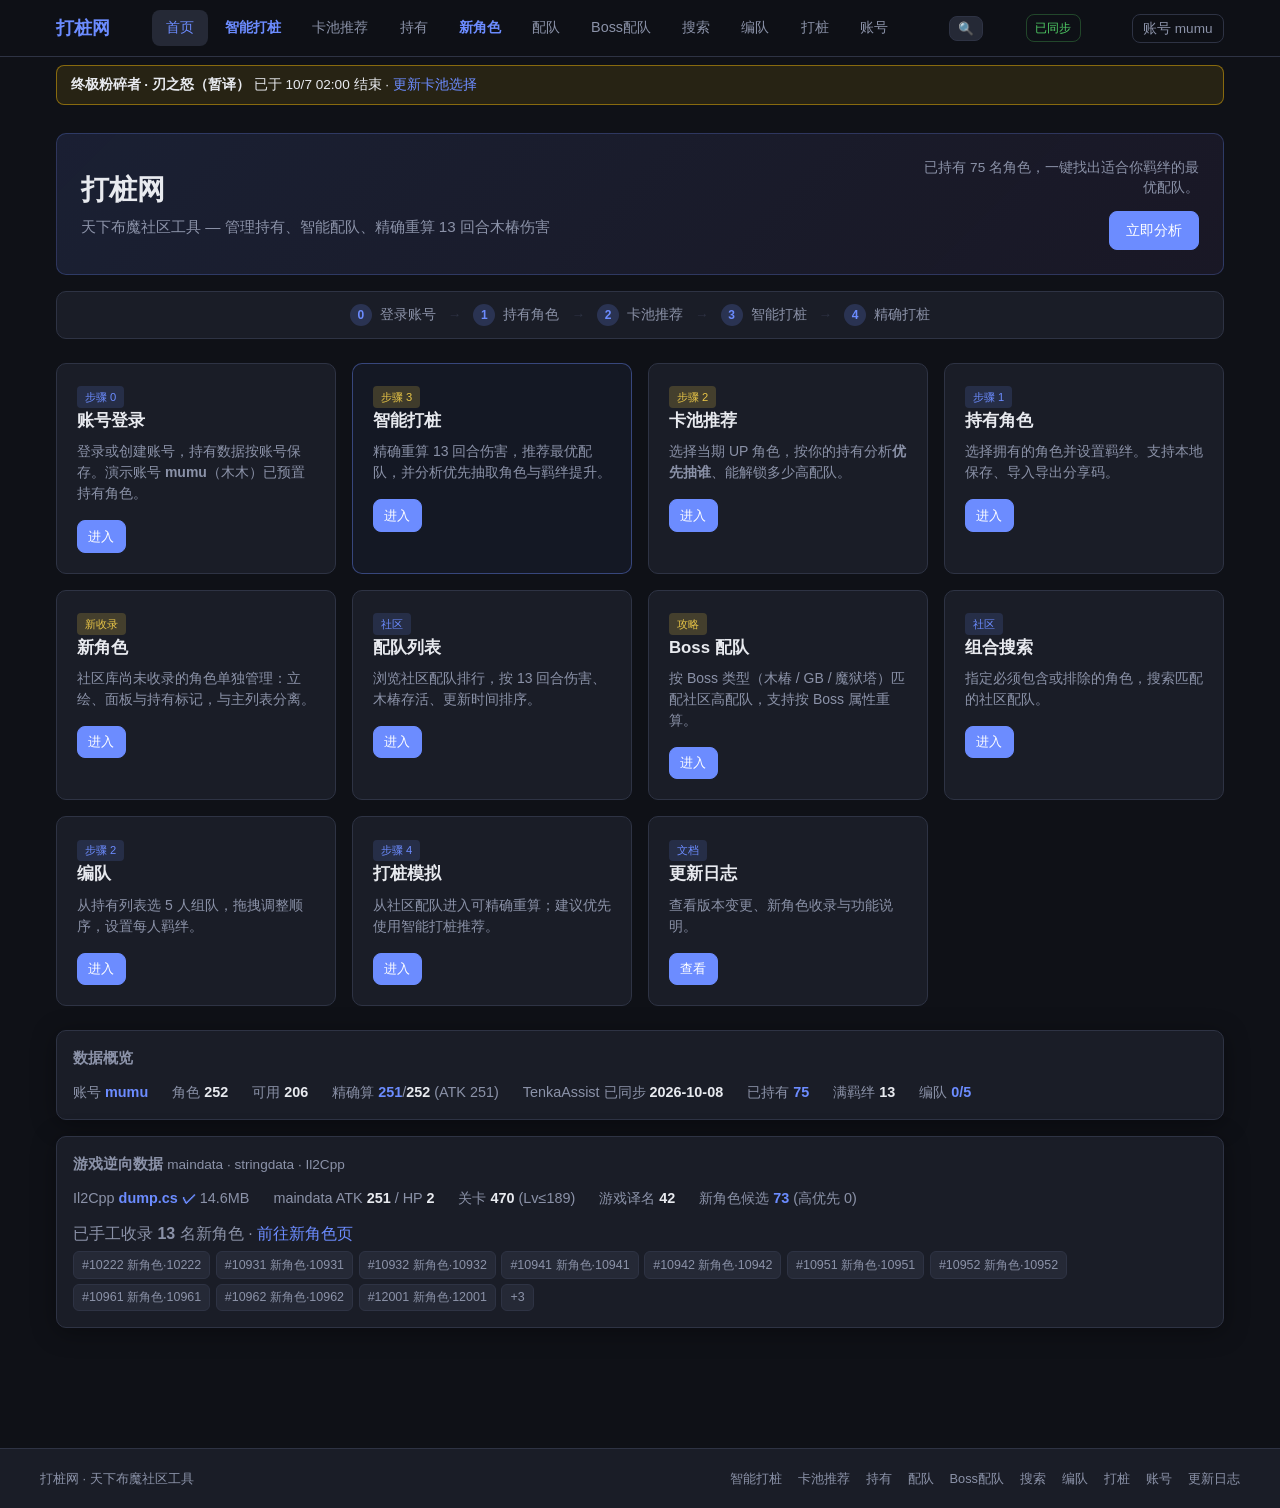
==== commit 8e38fd7d: "feat: 添加 PWA 支持并准备 TWA 安卓部署 新增 manifest.json, sw.js, icon.svg, assetlinks.json; 更新 index.html 注册 PWA" ====
--- a/index.html
+++ b/index.html
@@ -3,6 +3,9 @@
 <head>
   <meta charset="UTF-8">
   <meta name="viewport" content="width=device-width, initial-scale=1.0">
+  <meta name="theme-color" content="#1a1a2e">
+  <link rel="manifest" href="manifest.json">
+  <link rel="icon" type="image/svg+xml" href="assets/images/icon.svg">
   <title>打桩网 - 天下布魔伤害模拟</title>
   <link rel="stylesheet" href="assets/css/common.css">
 </head>
@@ -294,5 +297,10 @@
         showToast("角色数据加载失败", "error");
       });
   </script>
+  <script>
+    if ("serviceWorker" in navigator) {
+      navigator.serviceWorker.register("sw.js").catch(() => {});
+    }
+  </script>
 </body>
 </html>
